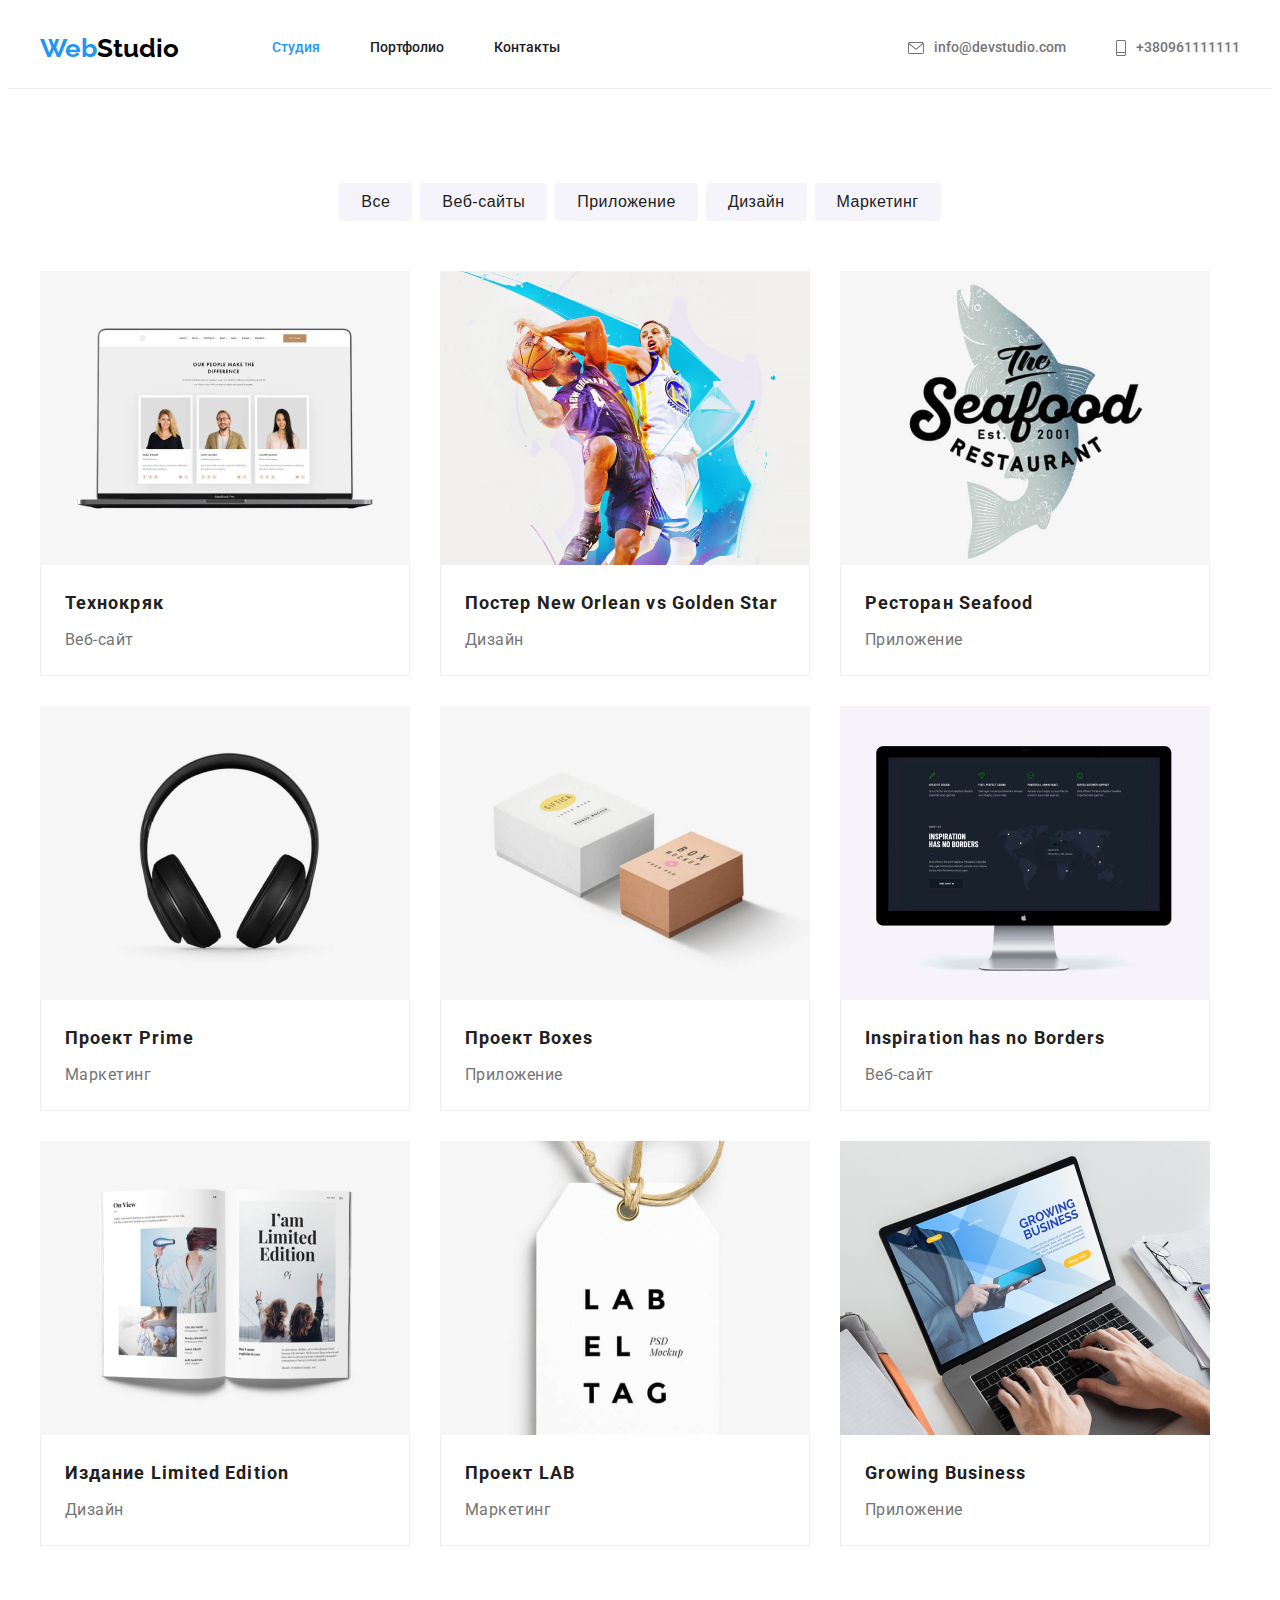
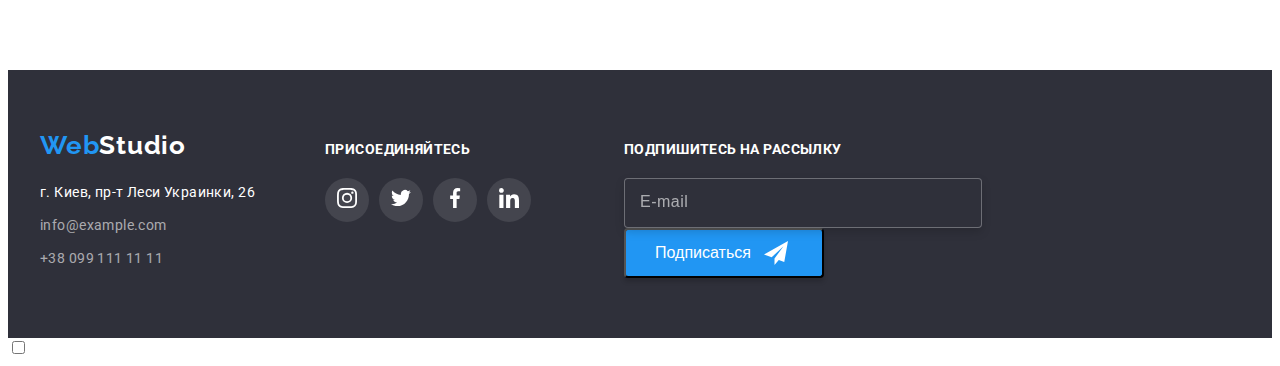
==== portfolio.html @ 2f17414f "Форма" ====
<!DOCTYPE html>
<html lang="en">
  <head>
    <meta charset="UTF-8" />
    <meta http-equiv="X-UA-Compatible" content="IE=edge" />
    <meta name="viewport" content="width=device-width, initial-scale=1.0" />
    <title>Document</title>
    <link rel="preconnect" href="https://fonts.googleapis.com">
    <link rel="preconnect" href="https://fonts.gstatic.com" crossorigin>
    <link href="https://fonts.googleapis.com/css2?family=Raleway:wght@700&family=Roboto:wght@400;500;700;900&display=swap" rel="stylesheet">
    <link rel="stylesheet" href="https://cdnjs.cloudflare.com/ajax/libs/modern-normalize/1.1.0/modern-normalize.min.css" integrity="sha512-wpPYUAdjBVSE4KJnH1VR1HeZfpl1ub8YT/NKx4PuQ5NmX2tKuGu6U/JRp5y+Y8XG2tV+wKQpNHVUX03MfMFn9Q==" crossorigin="anonymous" referrerpolicy="no-referrer" />
    <link rel="stylesheet" href="./css/styles.css" />
  </head>
  <body>
    <!--Шапка сайта-->
    <header class="page-header">
      <div class="container main-nav">
      <a href="./index.html" class="logo">
        <span class="logo-bloe">Web</span>Studio</a>
      <nav>
        <ul class="site-nav link">
          <li class="item"><a href="./index.html" class="link current">Студия</a></li>
          <li class="item"><a href="./portfolio.html" class="link activ">Портфолио</a></li>
          <li class="item"><a href="#" class="link">Контакты</a></li>
        </ul>
      </nav>
      <!-- сылка авторизации  -->
      <ul class="auth-link">
        <li class="item">             
          <a href="mailto:info@devstudio.com" class="link">
            <svg class="mailto">
              <use href="./img/sprite.svg#icon-envelope-hover"></use>
            </svg>
            info@devstudio.com
          </a>
        </li>
        <li class="item">
          <a href="tel:+380961111111" class="link">
            <svg class="phone">
              <use href="./img/sprite.svg#icon-smartphone"></use>
            </svg>
             +380961111111
          </a>
        </li>
      </ul>
     </div>
    </header>
  <main>
      <section class="section">
        <div class="container">
          <h1 class="visually-hidden">Наши проекты</h1>
        <ul class="portfolio">
          <li class="button-wrapper"><button type="button" class="button">Все</button></li>
          <li class="button-wrapper"><button type="button" class="button">Веб-сайты</button></li>
          <li class="button-wrapper"><button type="button" class="button">Приложение</button></li>
          <li class="button-wrapper"><button type="button" class="button">Дизайн</button></li>
          <li class="button-wrapper"><button type="button" class="button">Маркетинг</button></li>
        </ul>
        <ul class="project">
          <li class="element">
            <a href="" class="project-link">
              <div class="project-overlay">
                <img src="./img/7.jpg" alt="" width="370">
                <div class="project-overlay-text">
                  <h2 class="project-text">Технокряк это современная площадка распространения
                   коронавируса. Компании используют эту платформу для цифрового шпионажа и 
                   атак на защищённые сервера конкурентов.</h2>
                </div>
              </div>
              <div class="project-info">  
                <h2 class="project-title">Технокряк</h2>
                <p class="text">Веб-сайт</p>
              </div>
            </a>
          </li>
          <li class="element">
            <a href="" class="project-link">
              <img src="./img/8.jpg" alt="" width="370">
              <div class="project-info">  
                <h2 class="project-title">Постер New Orlean vs Golden Star</h2>
                <p class="text">Дизайн</p>
              </div>
            </a>
          </li>
          <li class="element">
            <a href="" class="project-link">
              <img src="./img/9.jpg" alt="" width="370">
              <div class="project-info">  
                <h2 class="project-title">Ресторан Seafood</h2>
                <p class="text">Приложение</p>
              </div>
            </a>
          </li>
          <li class="element">
            <a href="" class="project-link">
              <img src="./img/10.jpg" alt="" width="370">
             <div class="project-info"> 
                <h2 class="project-title">Проект Prime</h2>
              <p class="text">Маркетинг</p>
             </div>
            </a>
          </li>
          <li class="element">
            <a href="" class="project-link">
              <img src="./img/11.jpg" alt="" width="370">
              <div class="project-info">  
                <h2 class="project-title">Проект Boxes</h2>
              <p class="text">Приложение</p>
              </div>
            </a>
          </li>
          <li class="element">
            <a href="" class="project-link">
              <img src="./img/12.jpg" alt="" width="370">
              <div class="project-info">  
                <h2 class="project-title">Inspiration has no Borders</h2>
              <p class="text">Веб-сайт</p>
              </div>
            </a>
          </li>
          <li class="element">
            <a href="" class="project-link">
              <img src="./img/13.jpg" alt="" width="370">
              <div class="project-info">  
                <h2 class="project-title">Издание Limited Edition</h2>
              <p class="text">Дизайн</p>
              </div>
            </a>
          </li>
          <li class="element">
            <a href="" class="project-link">
              <img src="./img/14.jpg" alt="" width="370">
              <div class="project-info">  
                <h2 class="project-title">Проект LAB</h2>
              <p class="text">Маркетинг</p>
              </div>
            </a>
          </li>
          <li class="element">
            <a href="" class="project-link">
              <img src="./img/15.jpg" alt="" width="370">
              <div class="project-info">  
                <h2 class="project-title">Growing Business</h2>
              <p class="text">Приложение</p>
              </div>
            </a>
          </li>
        </ul>
      </div>
      </section>
</main>

    <!--Podval-->

    <footer class="footer">
      <div class="container">
        <div>
          <a href="./index.html" class="footer-logo"><span class="logo-bloe">Web</span>Studio</a>
          <address>
             <ul>
               <li class="adres">г. Киев, пр-т Леси Украинки, 26</li>
                <li><a href="mailto:info@example.com" class="adres-link">info@example.com</a></li>
               <li><a href="tel:+380991111111" class="adres-link">+38 099 111 11 11</a></li>
            </ul>
           </address>
        </div>
        <div class="connect">
           <h3 class="footer-title">Присоединяйтесь</h3>
             <ul class="social-footer-list">
              <li class="social-footer-item">
                <a class="social-footer-link" href="#">
                  <svg class="social-footer-icon">
                    <use href="./img/sprite.svg#icon-instagram-2"></use>
                  </svg>
                </a>
              </li>
              <li class="social-footer-item">
                <a class="social-footer-link" href="#">
                  <svg class="social-footer-icon">
                    <use href="./img/sprite.svg#icon-twitter-1"></use>
                  </svg>
                </a>
              </li>
              <li class="social-footer-item">
                <a class="social-footer-link" href="#">
                  <svg class="social-footer-icon">
                    <use href="./img/sprite.svg#icon-facebook-1"></use>
                  </svg>
                </a>
              </li>
              <li class="social-footer-item">
                <a class="social-footer-link" href="#">
                  <svg class="social-footer-icon">
                    <use href="./img/sprite.svg#icon-linkedin-1"></use>
                  </svg>
                </a>
              </li>
            </ul>
        </div>
        <div class="footer-form">
          <h3 class="footer-form-title">Подпишитесь на рассылку</h3>
          <div class="footer-container">
          <label class="footer-form-label">
            <input type="text" name="" placeholder="E-mail" />
           <button type="submit" class="btn-title">Подписаться
             <svg class="btn-icon">
               <use href="./img/sprite.svg#icon_send"></use>
            </svg>
           </button>
          </label>
          </div>
        </div>

     </div>

    </footer>
  </body>
     </html>

<input type="checkbox" name="" id="">
---- css/styles.css ----
:root{
--primary-text-color: #757575;
--title-text:#212121;
--accent-color: #2196F3;
--accent-new-color: #FFFFFF;
--timing: cubic-bezier(0.4, 0, 0.2, 1)
}


body {
  background-color: var(--accent-new-color);
  color: var(--primary-text-color);
  font-family: Roboto, sans-serif;
}

 img{
   width: 100%;
   height: auto;
   display: block;
 }

 h1,h2,h3,p{
  margin: 0;
}

ul {
  list-style: none;
  margin-top: 0;
  margin-bottom: 0;
  padding: 0;
}
/* цвет основного текста #212121 */

/* вторичний цвет #757575 */

/* белий #FFFFFF */
/* cubic-bezier(0.4, 0, 0.2, 1) */
/* синий #2196F3 */
/* fon #E5E5E5*/ 
/*fon2  #F5F4FA*/
/* #000000  цвет logo */
/*  fon footer 2F303A */

.section{
  padding: 94px 0;
}

.container{
 max-width: 1200px;
 padding-left: 15px;
 padding-right: 15px;
 margin: 0 auto;
}

.page-header{
  background-color: var(--accent-new-color);
  border-bottom: 1px solid #ECECEC;
}

.main-nav{
  display: flex;
  align-items: center;
}

.logo {
  color:#000000;
  margin-right: 93px;
  font-family: Raleway;
  font-weight: 700;
  font-size: 26px;
  line-height: 1.19;
  text-decoration: none;
}
.logo-bloe {
  color: var(--accent-color)
}

.site-nav{
  display: flex;
  
}

.site-nav .item{
  margin-right: 50px;
}

.site-nav .item:last-child{
  margin-right: 0;
}

.site-nav .link {
  display: block;
  
 padding-top: 32px;
 padding-bottom: 32px; 

color: var(--title-text);
font-weight: 500;
font-size: 14px;
line-height: 1.14;
text-decoration: none;
}

.site-nav .link:hover, 
.site-nav .link:focus {
  color: var(--accent-color);
}

.site-nav .link.current{
  color: var(--accent-color);
}

.item{
  position: relative;
}
.site-nav .link.current::after{
  content: "";
  display: block;
  position: absolute;
  left: 0;
  bottom: 0;
  width: 100%;
  height: 4px;
  background: #2196F3;
  border-radius: 2px;

  opacity: 0;
  transition: opacity 250ms var(--timing);
}

.site-nav .link.current:hover::after{
  opacity: 1;
}

.site-nav .link.activ::after{
  content: "";
  display: block;
  position: absolute;
  left: 0;
  bottom: 0;
  width: 100%;
  height: 4px;
  background: #2196F3;
  border-radius: 2px;

  opacity: 0;
  transition: opacity 250ms var(--timing);
}

.site-nav .link.activ:hover::after{
  opacity: 1;
}


/* сылка авторизации */
.auth-link .link:hover,
.auth-link .link:focus {
  color: var(--accent-color);
}



.auth-link{
  display: flex;
  margin-left: auto;
}

.auth-link .item + .item{
margin-left: 50px;
}

.auth-link .link {
  display: flex;
  color: var(--primary-text-color);
  font-weight: 500;
  font-size: 14px;
  line-height: 1.14;
  text-decoration: none;
  align-items: center;
}

.mailto{
   width: 16px;
   height: 12px;
   margin-right: 10px;
   fill: #757575;
}
.auth-link .link:hover .mailto,
.auth-link .link:focus .mailto, 
.auth-link .link:hover .phone,
.auth-link .link:focus .phone{
fill:var(--accent-color);
}

.phone{
  width: 10px;
  height: 16px;
  margin-right: 10px;
  fill: #757575;
}
.phone:hover,
.phone:focus{
fill:var(--accent-color);
}

/* Банер */
.banner{
  height: 600px;
  margin-left: auto;
  margin-right: auto;
  background-image: linear-gradient(to right,
  rgba(47, 48, 58, 0.4),
  rgba(7, 9, 26, 0.4)),url(../img/16.jpg);
  background-size: cover;
  background-repeat: no-repeat;
  background-position: center; 
  text-align: center;  
  background-color:  #2F303A;
  padding-top: 200px;
  padding-bottom: 200px;
}

.banner .banner-subtitle{
  margin-top: 0;
  margin-bottom: 30px;
 font-weight: 900;
 font-size: 44px;
 line-height: 1.36;
 text-align: center;
 text-transform: uppercase;
 color: var(--accent-new-color);
}
/* Кнопка */
.banner .button{
  box-shadow: 0px 4px 4px rgba(0, 0, 0, 0.15);
  border: transparent;
  margin-left: auto;
  margin-right: auto;
  padding: 10px 32px;
  color: var(--title-text);
  width: 200px;
  border-radius: 4px;  
  font-weight: 700;
  font-size: 16px;
  line-height: 1.87;
  display: flex;
  align-items: center;
  text-align: center;  
  cursor: pointer;
}

.button.primary{ 
  color: var(--accent-new-color);
  background-color: var(--accent-color);
}
 /* modal */

 .backdrop{
   z-index: 1;
   position: fixed;
   top: 0;
   left: 0;
   right: 0;
   bottom: 0;
   background: rgba(0, 0, 0, 0.2);
   box-shadow: 0px 4px 4px rgba(0, 0, 0, 0.25);
 }

 .backdrop.is-hidden{
   opacity: 0;
   pointer-events: none;
 }

 .modal{
   position: absolute;
   padding: 40px;
   top: 50%;
   left: 50%;
   max-width: 500px;
   background: #FFFFFF;
   transform: translate(-50%, -50%);
   width: 528px;
   height: 581px;
 }

.button-modal{
   display: flex; 
   padding: 0;
   position: absolute;
   top: 8px;
   right: 8px;
   width: 30px;
   height: 30px;
   border-radius: 100%;
   justify-content: center;
   align-items: center;
   background: #FFFFFF;
   border: 1px solid rgba(0, 0, 0, 0.1);
   box-sizing: border-box;

}

.modal-icon{

 width: 18px;
 height: 18px;
 color: #000000;
}

.modal-title{
  display: flex;
  width: 448px;
  height: 23px;
  line-height: 23px;
  text-align: center;
  letter-spacing: 0.03em;
  margin-bottom: 12px;
  color: #212121;
}

.form-field{
display: flex;
  flex-direction: column;
}

.form-lable{
  position: relative;
  text-align: left;
  margin-bottom: 10px;
  font-size: 12px;
  line-height: 14px;

  color: #757575;
}

.form-input{
width: 100%;
padding: 14px;
padding-left: 42px;
background: #FFFFFF;
box-shadow: 0px 1px 3px rgba(0, 0, 0, 0.12), 0px 1px 1px rgba(0, 0, 0, 0.14), 0px 2px 1px rgba(0, 0, 0, 0.2);
border-radius: 4px;
}

.form-ikon{
  position: absolute;
  top: 24px;
  left: 15px;

  display: inline-block;
  width: 18px;
  height: 18px;
}

/* Организхационные моменты */

.visually-hidden {
  position: absolute;
  clip: rect(0 0 0 0);
  width: 1px;
  right: 1px;
  margin: 1px;
}

.features {
  background: #FFFFFF;
  padding-bottom: 0;
}

.moment{
  display: flex;
}
.moment .item:hover, .moment .item:focus{
  cursor: pointer;
  filter: drop-shadow(0px 4px 4px rgba(0, 0, 0, 0.25));
}
 .moment .item:not(:last-child){
  margin-right: 30px;
 }

 .moment .item .features-box{
 display: flex;
 align-items: center;
 justify-content: center;
 height: 120px;
 background-repeat: no-repeat;
 background-position: center;
 background-color: #F5F4FA;
 margin-bottom: 27px;
 }

.moment .item .features-icon{
  height: 70px;
  height: 70px;
}
 

 .features-title {
   margin-bottom: 10px;
   font-size: 14px;
   line-height: 1.14;
   letter-spacing: 0.03em;
   text-transform: uppercase;
   color: var(--title-text)
}

 .features-description {
  font-size: 14px;
  line-height: 1.71;
  letter-spacing: 0.03em;
  color: var(--primary-text-color);
}

/* Чем мы занимаемся */

.work{
  background: #FFFFFF;
}
.work-container{
  display: flex;
}

.work-img{
  display: block;
  position: relative;
  margin-right: 30px;
}

.work-owerlay{
  position: absolute;
  content: "";
  width: 100%;
  bottom: 0;
  padding: 27px 0px;
  text-align: center;
  background: rgba(47, 48, 58, 0.8);
}

.name-owerlay{
  

font-style: normal;
 font-weight: bold;
 font-size: 14px;
 line-height: 1.14;
 letter-spacing: 0.03em;
 text-transform: uppercase;

 color: #FFFFFF;
}
.work-img:last-child{
  margin-right: 0;
}

 .work-title{
   margin-bottom: 50px; 
   font-weight: 700;
   font-size: 36px;
   line-height: 1.16;
   text-align: center;
   letter-spacing: 0.03em;
   color: var(--title-text);
}

/* nasha komanda */
.our-team{
  background: #F5F4FA;
}

.our-team-container{
  display: flex;
}

.our-team-men{
  background: #FFFFFF;
  margin-right: 30px;
  box-shadow: 0px 1px 3px rgba(0,0,0,0.12),0px 1px 1px rgba(0,0,0,0.14), 0px 2px 1px rgba(0,0,0,0.2);
  border-radius:0px 0px 4px 4px ;
}

.our-team-men:last-child{
  margin-right: 0;
}

 .our-team-title{
margin-bottom: 50px;
font-weight: bold;
font-size: 36px;
line-height: 1.16;
text-align: center;
letter-spacing: 0.03em;
color: var(--title-text);
}

.our-team-info{
  padding: 30px 0;
}

 .our-team-name{
   margin-bottom: 10px;
font-weight: 500;
font-size: 16px;
line-height: 1.19;
text-align: center;
letter-spacing: 0.03em;
color: var(--title-text);
}

 .our-team-job{
 font-size: 16px;
 line-height: 1.19;
 text-align: center;
 letter-spacing: 0.03em;
 color: var(--primary-text-color);
 margin-bottom: 16px;
}

.network-link{
  display: flex;
  padding: 12px;
  border-radius: 50%;
  align-items: center;
  justify-content: center;
  fill:#afb1b8;
  outline: none;
}

.network-link:hover,
.network-link:focus{
  background: #2196F3;
  fill: #FFFFFF;
}


.network-list{
  display: flex;
  justify-content: center;
}

.network-item:not(:last-child){
  margin-right: 10px;
}

.network-social{
   width: 20px;
   height: 20px;
 }

 .network-link:last-child{
  margin-right: 0;
} 



 /*Постоянные клиенты*/

 .company-container{
   display: flex;
 }

.company-title{
font-family: Roboto;
font-style: normal;
font-weight: bold;
font-size: 36px;
line-height: 1.1;
text-align: center;
letter-spacing: 0.03em;
margin-bottom: 50px;
color: #212121;
}


.company-item{
  display: flex;
  justify-content: center;
  width: 170px;
  height: 92px;
  margin-right: 30px;
  
  box-sizing: border-box;
  align-items: center;
  border-radius: 4px;
}

.company-button{
  display: flex;
  align-items: center;
  justify-content: center;
  width: 170px;
  height: 92px;
  box-sizing: border-box;
  align-items: center;
  border-radius: 4px;
  border: 1px solid #AFB1B8;
}


.company-item:last-child{
  margin-right: 0;
} 

.company-icon{
  width:106px;
  height: 60px;
  fill:#afb1b8 ;
}

.company-button:hover .company-icon,
.company-button:focus .company-icon {
   fill: #2196F3;
}

.company-button:hover,
.company-button:focus {
 border-color: #2196F3;
}

 

.footer{
  background-color: #2F303A;
  padding-top: 60px;
  padding-bottom: 60px;
}


.footer-logo{
  display: inline-block;
  margin-bottom: 20px;
  color:var(--accent-new-color);
  font-family: Raleway;
  font-weight: 700;
  font-size: 26px;
  line-height: 1.19;
  letter-spacing: 0.03em;
  text-decoration: none;
}

.adres{
 color: var(--accent-new-color);
 font-family: Roboto;
 font-style: normal;
 font-size: 14px;
 line-height: 1.71;
 letter-spacing: 0.03em;
}

.footer .adres-link:hover,
.footer .adres-link:focus {
  color: var(--accent-color);
}

.footer .adres-link {
  display: inline-block;
 margin-top: 9px;
 font-style: normal;
 font-size: 14px;
 line-height: 1.71;
 letter-spacing: 0.03em;
 color: rgba(255, 255, 255, 0.6);
 text-decoration: none;
}

.footer .container{
  display: flex;
  align-items: baseline;
}

.footer-title{
  font-family: Roboto;
 font-style: normal;
 font-weight: bold;
 font-size: 14px;
 line-height: 1.14;
 letter-spacing: 0.03em;
 text-transform: uppercase;
 margin-bottom: 20px;
 color:var(--accent-new-color);
 }

.social-footer-list{
  display: flex;
}

.social-footer-item{
  display: flex;
  justify-content: center;
  align-items: center;
  background: rgba(255, 255, 255, 0.1);
  width: 44px;
  height: 44px;
  border-radius: 100%;
  margin-right: 10px;
}

.social-footer-link:hover{
  background: #2196F3;
}

.social-footer-item:last-child{
  margin-right: 0;
} 

.social-footer-icon{
  width: 20px;
  height: 20px;
  fill: #FFFFFF;
}

.connect{
  margin-left: 70px;
}

.footer-form{
  display: flex;
  flex-direction: column;
  margin-left: 93px;
}

.footer-form-title{
 font-weight: bold;
 font-size: 14px;
 line-height: 1.14;
 letter-spacing: 0.03em;
 text-transform: uppercase;
 margin-bottom: 20px;
 color: var(--accent-new-color);
}

.footer-container{
  display: flex;
  flex-direction: row 
}

.footer-form-label input{
  width: 358px;
  height: 50px;
  left: 815px;
  top: 2787px;
  padding: 16px 15px;
  margin-right: 12px;
  border: 1px solid rgba(255, 255, 255, 0.3);
  box-sizing: border-box;
  filter: drop-shadow(0px 4px 4px rgba(0, 0, 0, 0.15));
  border-radius: 4px;
  background: #2F303A;
}

.footer-form-label input::placeholder{
font-size: 16px;
line-height: 20px;
display: flex;
align-items: center;
letter-spacing: 0.03em;
color: rgba(255, 255, 255, 0.6);
}

.footer-form .btn-title{
 display: flex;
 align-items: center;
 text-align: center;
 padding-left: 29px;
 padding-top: 10px;
 padding-bottom: 10px;
 margin-right: 10px;
 width: 200px;
 height: 50px;

 background: #2196F3;
 box-shadow: 0px 4px 4px rgba(0, 0, 0, 0.15);
 border-radius: 4px;

 color: #FFFFFF;
 font-size: 16px;
 line-height: 30px;
}

.btn-icon{
  width: 24px;
  height: 24px;
  margin: 13px 13px;
  
}

 
/* страница портфолио */

 .portfolio{
   display: flex;
   justify-content: center;
 }

 .project{
  display: flex;
  flex-wrap: wrap;
 }

 .portfolio{
 margin-bottom: 50px;
 }
.portfolio .button-wrapper:not(:last-child){
  margin-right: 8px;
}

.portfolio .button {
  border: 0;
  padding: 6px 22px;
  background-color: #f5f4fa;
  color: var(--title-text);
  border-radius: 4px; 
  font-weight: 500;
  font-size: 16px;
  line-height: 1.63;
  text-align: center;
  letter-spacing: 0.03em;
  cursor: pointer;
  outline: none;
}


.portfolio .button:hover,
.portfolio .button:focus {
  background-color: var(--accent-color);
  color: var(--accent-new-color);
}

/* .element{
    overflow: hidden;
} */

.project .project-link{
  text-decoration: none;
  display: block;
}

.project-overlay{
    position: relative;
    overflow: hidden; 
    /* padding: 63px 24px; */
}
.element:hover .project-overlay-text{
    transform: translateY(0);
}
 

.project-overlay-text{
    position: absolute;
    padding: 63px 24px;
    top: 0;
    right: 0;
    bottom: 0;
    background-color:  rgba(33, 150, 243, 0.9);

    transform: translateY(100%);
    transition: transform 250ms var(--timing);
}


.project-text{
    display: flex;
    align-items: center;
    width: 322px;
    height: 182px;
    left: 176px;
    top: 318px;
    font-family: Roboto;
    font-style: normal;
    font-weight: normal;
    font-size: 18px;
    line-height: 2.33;
    letter-spacing: 0.03em;
    color: #FFFFFF;
    
}

.project .project-title{
  margin-bottom: 4px;
    font-weight: 700;
    font-size: 18px;
    line-height: 2;
    letter-spacing: 0.06em;
    color: var(--title-text);
}


.project .text{
font-size: 16px;
line-height: 1.87;
letter-spacing: 0.03em;
color: var(--primary-text-color);
}

.project .project-info{
  border: 1px solid #eeeeee;
  border-top: 0;
  padding: 20px 24px;
}

.element{
   margin-right: 30px;
   margin-bottom: 30px;
 }

 .element .project-link:hover, .element .project-link:focus{
   box-shadow: 0px 1px 1px rgba(0, 0, 0, 0.12), 0px 4px 4px rgba(0, 0, 0, 0.06), 1px 4px 6px rgba(0, 0, 0, 0.16);
   outline: none;
 
  }
 
 .element:nth-child(3n){
   margin-right: 0px;
 }
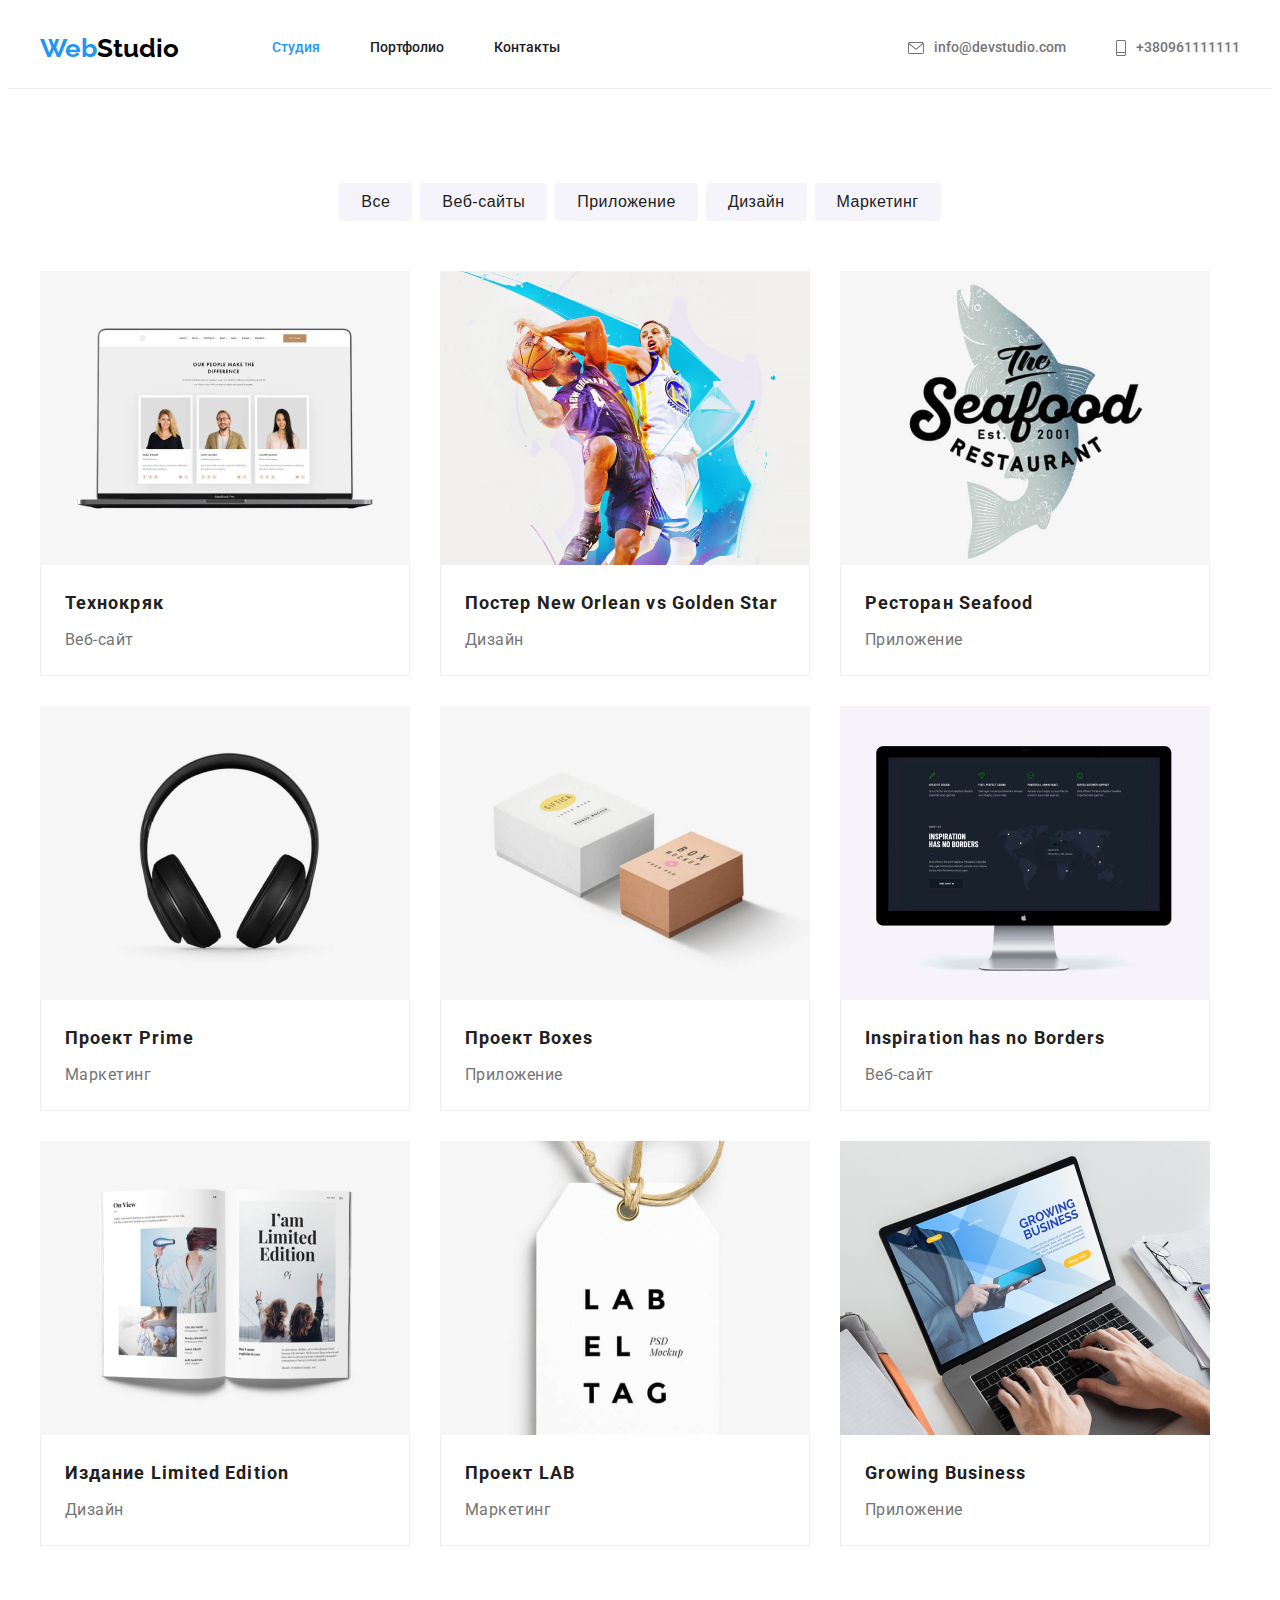
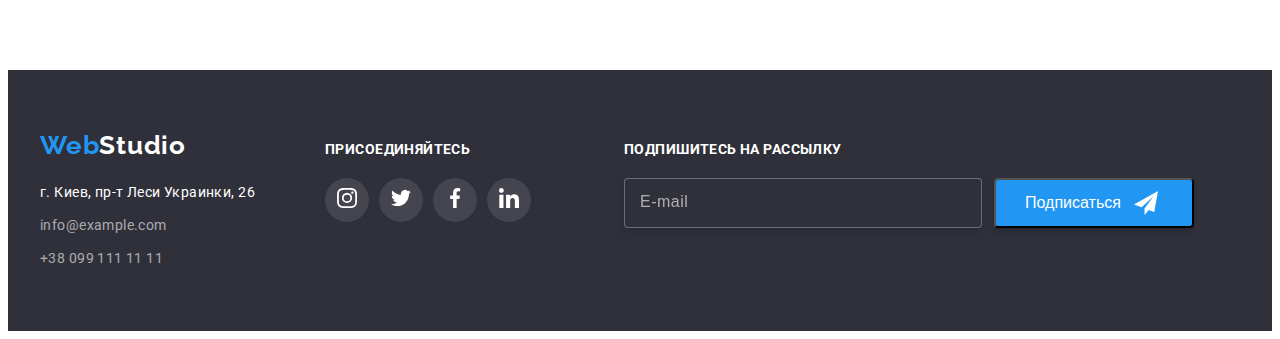
==== commit 37b2c5f2: "форма" ====
--- a/portfolio.html
+++ b/portfolio.html
@@ -75,7 +75,14 @@
           </li>
           <li class="element">
             <a href="" class="project-link">
+              <div class="project-overlay">
               <img src="./img/8.jpg" alt="" width="370">
+               <div class="project-overlay-text">
+                  <h2 class="project-text">Технокряк это современная площадка распространения
+                   коронавируса. Компании используют эту платформу для цифрового шпионажа и 
+                   атак на защищённые сервера конкурентов.</h2>
+                </div>
+              </div>
               <div class="project-info">  
                 <h2 class="project-title">Постер New Orlean vs Golden Star</h2>
                 <p class="text">Дизайн</p>
@@ -84,7 +91,14 @@
           </li>
           <li class="element">
             <a href="" class="project-link">
+              <div class="project-overlay">
               <img src="./img/9.jpg" alt="" width="370">
+               <div class="project-overlay-text">
+                  <h2 class="project-text">Технокряк это современная площадка распространения
+                   коронавируса. Компании используют эту платформу для цифрового шпионажа и 
+                   атак на защищённые сервера конкурентов.</h2>
+                </div>
+              </div>
               <div class="project-info">  
                 <h2 class="project-title">Ресторан Seafood</h2>
                 <p class="text">Приложение</p>
@@ -93,7 +107,14 @@
           </li>
           <li class="element">
             <a href="" class="project-link">
+              <div class="project-overlay">
               <img src="./img/10.jpg" alt="" width="370">
+               <div class="project-overlay-text">
+                  <h2 class="project-text">Технокряк это современная площадка распространения
+                   коронавируса. Компании используют эту платформу для цифрового шпионажа и 
+                   атак на защищённые сервера конкурентов.</h2>
+                </div>
+              </div>
              <div class="project-info"> 
                 <h2 class="project-title">Проект Prime</h2>
               <p class="text">Маркетинг</p>
@@ -102,7 +123,14 @@
           </li>
           <li class="element">
             <a href="" class="project-link">
+              <div class="project-overlay">
               <img src="./img/11.jpg" alt="" width="370">
+               <div class="project-overlay-text">
+                  <h2 class="project-text">Технокряк это современная площадка распространения
+                   коронавируса. Компании используют эту платформу для цифрового шпионажа и 
+                   атак на защищённые сервера конкурентов.</h2>
+                </div>
+              </div>
               <div class="project-info">  
                 <h2 class="project-title">Проект Boxes</h2>
               <p class="text">Приложение</p>
@@ -111,7 +139,14 @@
           </li>
           <li class="element">
             <a href="" class="project-link">
+              <div class="project-overlay">
               <img src="./img/12.jpg" alt="" width="370">
+               <div class="project-overlay-text">
+                  <h2 class="project-text">Технокряк это современная площадка распространения
+                   коронавируса. Компании используют эту платформу для цифрового шпионажа и 
+                   атак на защищённые сервера конкурентов.</h2>
+                </div>
+              </div>
               <div class="project-info">  
                 <h2 class="project-title">Inspiration has no Borders</h2>
               <p class="text">Веб-сайт</p>
@@ -120,7 +155,14 @@
           </li>
           <li class="element">
             <a href="" class="project-link">
+              <div class="project-overlay">
               <img src="./img/13.jpg" alt="" width="370">
+              <div class="project-overlay-text">
+                  <h2 class="project-text">Технокряк это современная площадка распространения
+                   коронавируса. Компании используют эту платформу для цифрового шпионажа и 
+                   атак на защищённые сервера конкурентов.</h2>
+                </div>
+              </div>
               <div class="project-info">  
                 <h2 class="project-title">Издание Limited Edition</h2>
               <p class="text">Дизайн</p>
@@ -129,7 +171,14 @@
           </li>
           <li class="element">
             <a href="" class="project-link">
+              <div class="project-overlay">
               <img src="./img/14.jpg" alt="" width="370">
+              <div class="project-overlay-text">
+                  <h2 class="project-text">Технокряк это современная площадка распространения
+                   коронавируса. Компании используют эту платформу для цифрового шпионажа и 
+                   атак на защищённые сервера конкурентов.</h2>
+                </div>
+              </div>
               <div class="project-info">  
                 <h2 class="project-title">Проект LAB</h2>
               <p class="text">Маркетинг</p>
@@ -138,7 +187,14 @@
           </li>
           <li class="element">
             <a href="" class="project-link">
+              <div class="project-overlay">
               <img src="./img/15.jpg" alt="" width="370">
+              <div class="project-overlay-text">
+                  <h2 class="project-text">Технокряк это современная площадка распространения
+                   коронавируса. Компании используют эту платформу для цифрового шпионажа и 
+                   атак на защищённые сервера конкурентов.</h2>
+                </div>
+              </div>
               <div class="project-info">  
                 <h2 class="project-title">Growing Business</h2>
               <p class="text">Приложение</p>
@@ -215,6 +271,4 @@
 
     </footer>
   </body>
-     </html>
-
-<input type="checkbox" name="" id="">+     </html>--- a/css/styles.css
+++ b/css/styles.css
@@ -318,6 +318,13 @@
   color: #212121;
 }
 
+textarea{
+  resize: none;
+  width: 100%;
+  height: 120;
+  padding: 16px 12px;
+}
+
 .form-field{
 display: flex;
   flex-direction: column;
@@ -331,6 +338,15 @@
   line-height: 14px;
 
   color: #757575;
+}
+
+.form-input:focus{
+  border: 1px solid #2196F3;
+  outline: none;
+}
+
+.form-input:focus + .form-ikon{
+  fill: #2196F3;
 }
 
 .form-input{
@@ -355,11 +371,7 @@
 /* Организхационные моменты */
 
 .visually-hidden {
-  position: absolute;
-  clip: rect(0 0 0 0);
-  width: 1px;
-  right: 1px;
-  margin: 1px;
+  display: none;
 }
 
 .features {
@@ -731,6 +743,10 @@
 .footer-container{
   display: flex;
   flex-direction: row 
+}
+
+.footer-form-label{
+  display: flex;
 }
 
 .footer-form-label input{
